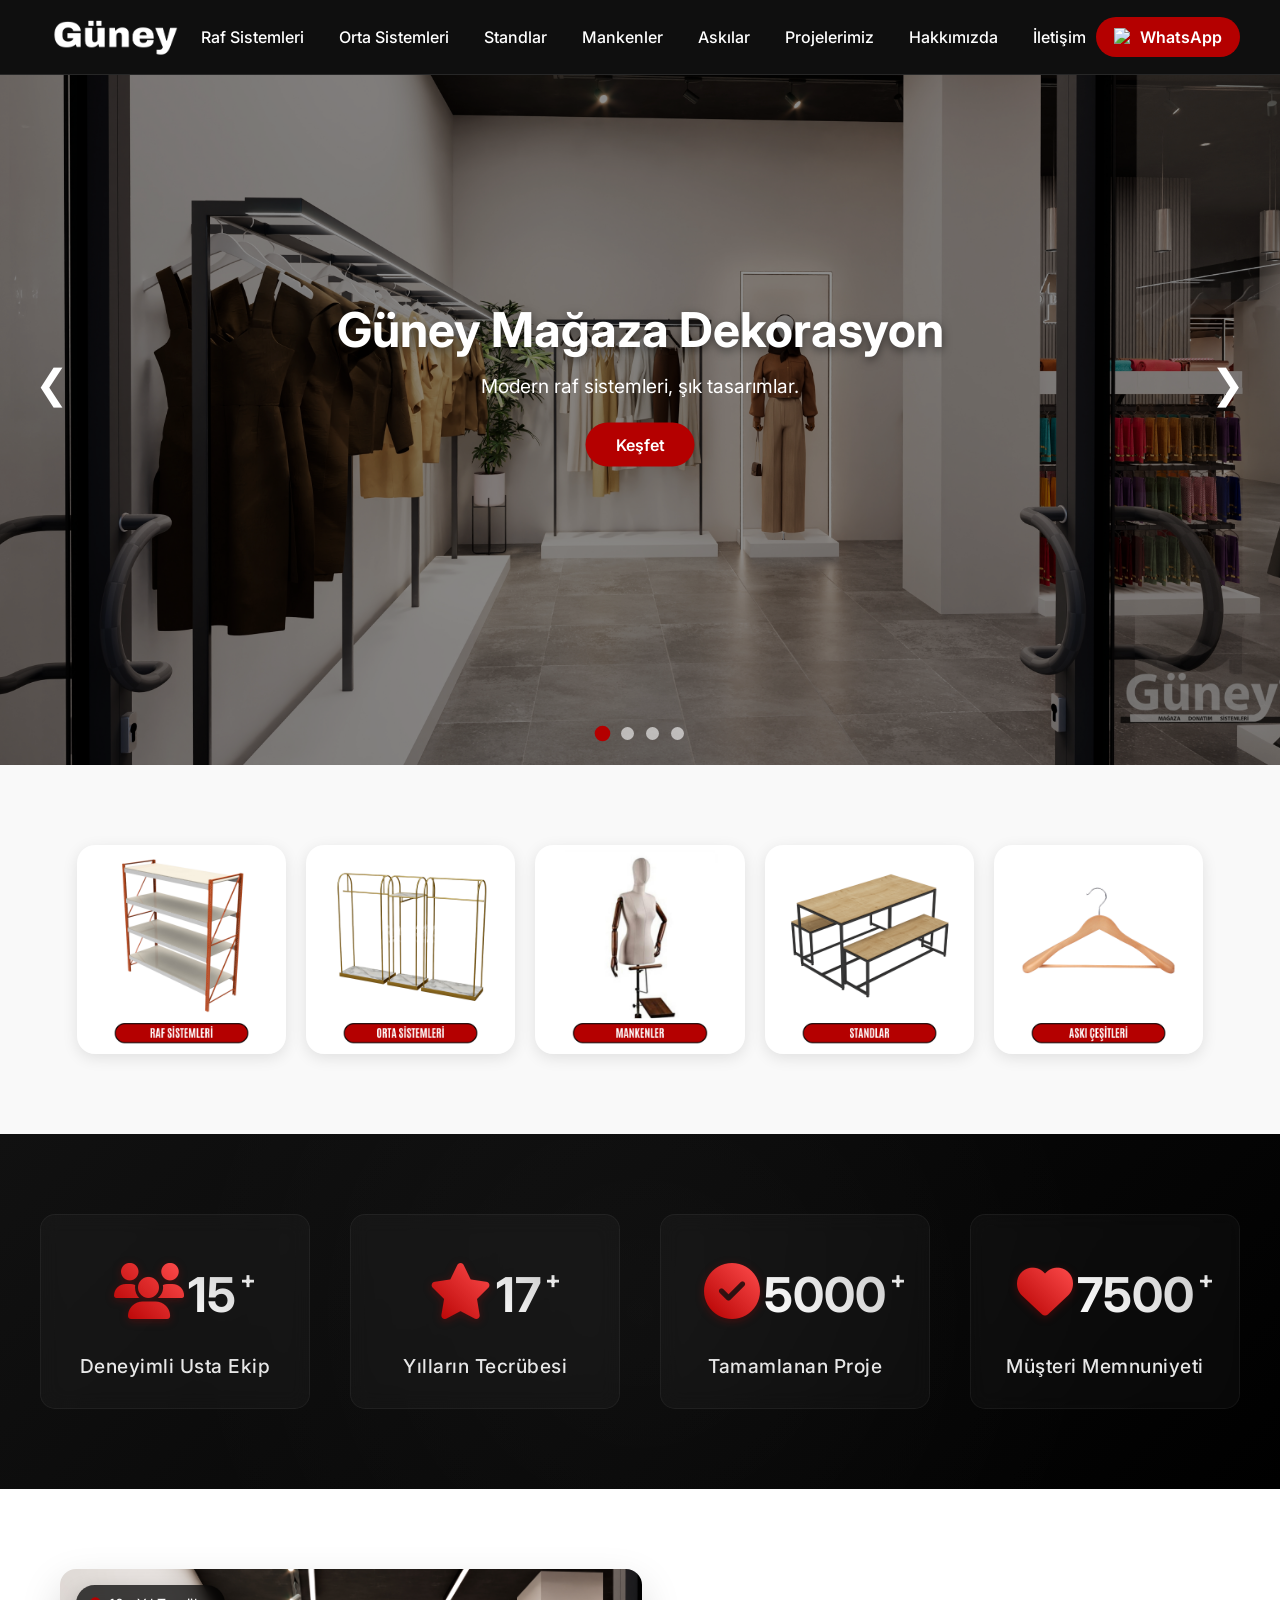
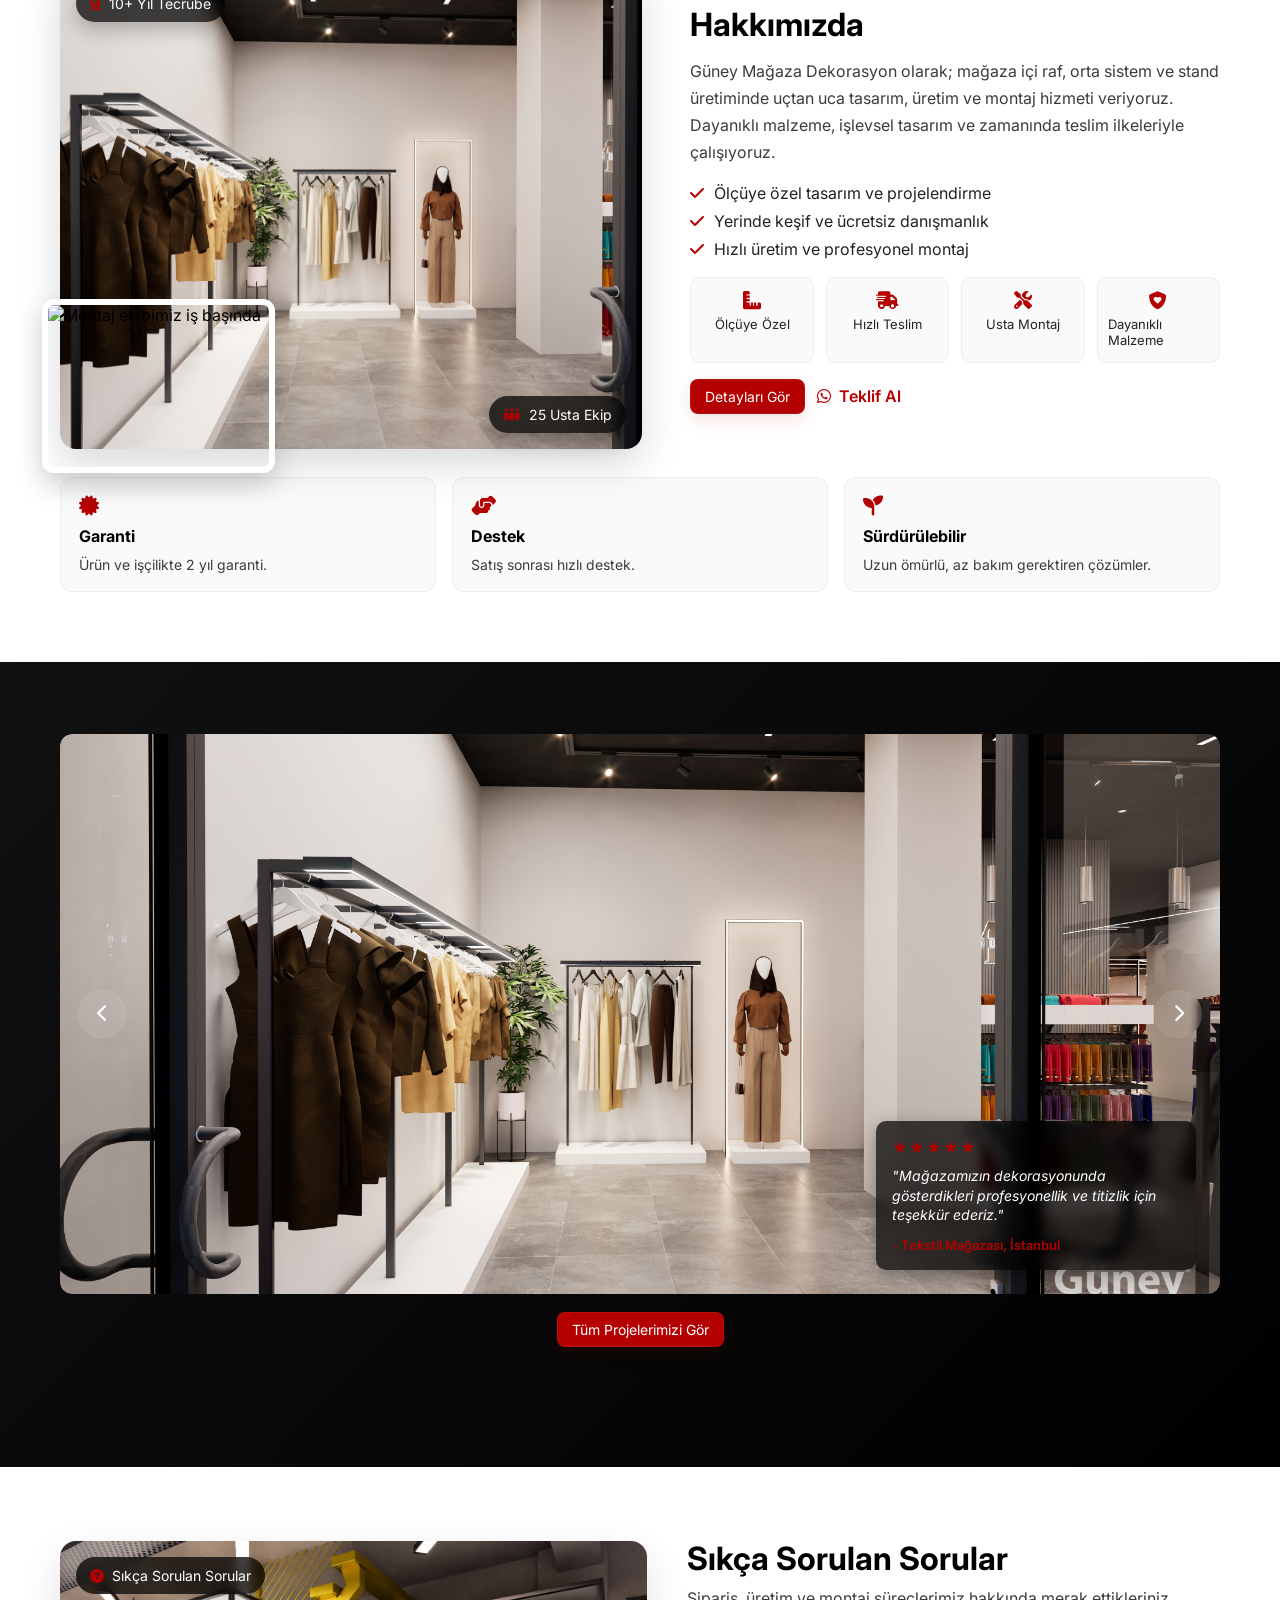
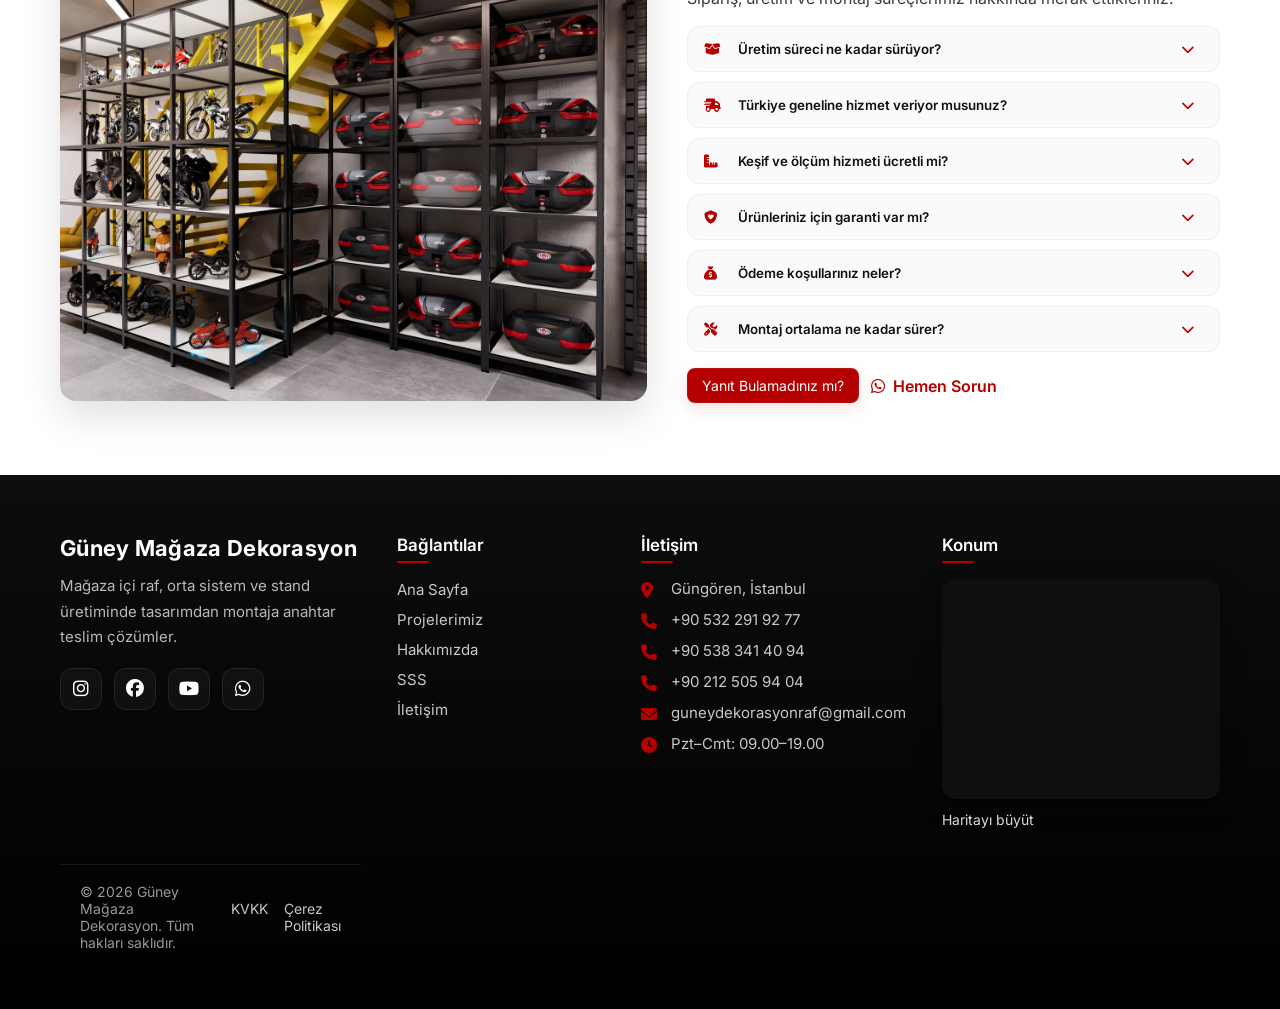
==== index.html @ 155ee107 "İlk yükleme" ====
<!DOCTYPE html>
<html lang="tr">
  <head>
    <meta charset="UTF-8" />
    <meta name="viewport" content="width=device-width, initial-scale=1.0" />
    <title>Güney Mağaza Dekorasyon</title>

    <!-- SEO uyumlu font -->
    <link
      href="https://fonts.googleapis.com/css2?family=Inter:wght@400;500;600&display=swap"
      rel="stylesheet"
    />
    <link rel="stylesheet" href="https://cdnjs.cloudflare.com/ajax/libs/font-awesome/6.4.2/css/all.min.css">
    <link rel="stylesheet" href="https://unpkg.com/leaflet@1.9.4/dist/leaflet.css">

    <link href="assets/css/style.css" rel="stylesheet" />
  </head>

  <body>

    

    <header>
      <div class="logo">
        <a href="index.html">
          <img src="images/logo.png" alt="Güney Mağaza Dekorasyon Logosu" />
        </a>
      </div>

      <nav>
        <a href="rafsistemleri.html">Raf Sistemleri</a>
        <a href="ortasistemleri.html">Orta Sistemleri</a>
        <a href="standlar.html">Standlar</a>

        <div class="dropdown">
          <a href="#">Mankenler</a>
          <div class="dropdown-menu">
            <a href="terzimanken.html">Terzi Mankeni</a>
            <a href="plastikmanken.html">Plastik Manken</a>
            <a href="polyestermanken.html">Polyester Manken</a>
          </div>
        </div>

        <div class="dropdown">
          <a href="#">Askılar</a>
          <div class="dropdown-menu">
            <a href="plastikaskılar.html">Plastik Askı</a>
            <a href="ahsapaskılar.html">Ahşap Askı</a>
          </div>
        </div>

        <a href="projeler.html">Projelerimiz</a>
        <a href="hakkımızda.html">Hakkımızda</a>
        <a href="iletişim.html">İletişim</a>
      </nav>

      <a href="https://wa.me/905322919277" target="_blank" class="whatsapp-btn">
        <img
          src="https://cdn-icons-png.flaticon.com/512/733/733585.png"
          alt="WhatsApp"
        />
        WhatsApp
      </a>

      <button class="menu-toggle" id="menu-toggle">
        <span></span>
        <span></span>
        <span></span>
      </button>
    </header>

    <!-- MOBILE NAV -->
    <div class="mobile-nav" id="mobile-nav">
      <button class="close-btn" id="close-btn">&times;</button>

      <a href="rafsistemleri.html">Raf Sistemleri</a>
      <a href="ortasistemleri.html">Orta Sistemleri</a>
      <a href="standlar.html">Standlar</a>

      <a href="#" id="mankenler-btn"
        >Mankenler <span class="plus-btn" id="plus">+</span></a
      >
      <div class="submenu" id="submenu">
        <a href="terzimanken.html">Terzi Mankeni</a>
        <a href="plastikmanken.html">Plastik Manken</a>
        <a href="polyestermanken.html">Polyester Manken</a>
      </div>

      <a href="askılar.html">Askılar</a>
      <a href="projeler.html">Projelerimiz</a>
      <a href="hakkımızda.html">Hakkımızda</a>
      <a href="iletişim.html">İletişim</a>

      <div class="mobile-whatsapp">
        <button onclick="window.open('https://wa.me/905322919277','_blank')">
          WhatsApp ile İletişime Geç
        </button>
      </div>
    </div>

    

    <section class="hero-slider">
      <div class="slides">
        <div
          class="slide active"
          style="background-image: url('images/slider/1.jpg')"
        >
          <div class="overlay"></div>
          <div class="content">
            <h2>Güney Mağaza Dekorasyon</h2>
            <p>Modern raf sistemleri, şık tasarımlar.</p>
            <a href="#katagoriler" class="btn">Keşfet</a>
          </div>
        </div>

        <div class="slide" style="background-image: url('images/slider/2.jpg')">
          <div class="overlay"></div>
          <div class="content">
            <h2>Mağazanı Baştan Yarat</h2>
            <p>Manken, askı ve raf çözümlerinde profesyonellik.</p>
            <a href="#hizmetler" class="btn">Detaylar</a>
          </div>
        </div>

        <div class="slide" style="background-image: url('images/slider/3.jpg')">
          <div class="overlay"></div>
          <div class="content">
            <h2>Estetik ve Dayanıklılık</h2>
            <p>Her mağaza için özel dekorasyon çözümleri.</p>
            <a href="#iletisim" class="btn">İletişime Geç</a>
          </div>
        </div>

        <div class="slide" style="background-image: url('images/slider/4.jpg')">
          <div class="overlay"></div>
          <div class="content">
            <h2>Görselliği Güçlendir</h2>
            <p>Profesyonel mağaza vitrinleri ve tasarımlar.</p>
            <a href="#blog" class="btn">Blogu Oku</a>
          </div>
        </div>
      </div>

      <!-- Kontroller -->
      <div class="controls">
        <span class="prev">&#10094;</span>
        <span class="next">&#10095;</span>
      </div>

      <!-- Noktalar -->
      <div class="dots"></div>
    </section>

    <section class="categories">
  <a href="rafsistemleri.html" class="category">
    <img src="images/katagoriler/2.png" alt="Raf Çeşitleri" />
    <div class="overlay"><span>Raf Çeşitleri</span></div>
  </a>

  <a href="ortasistemleri.html" class="category">
    <img src="images/katagoriler/5.png" alt="Orta Sistemleri" />
    <div class="overlay"><span>Orta Sistemleri</span></div>
  </a>

  <a href="terzimankenlerikadin.html" class="category">
    <img src="images/katagoriler/1.png" alt="Manken Çeşitleri" />
    <div class="overlay"><span>Manken Çeşitleri</span></div>
  </a>

  <a href="standlar.html" class="category">
    <img src="images/katagoriler/4.png" alt="Stand Çeşitleri" />
    <div class="overlay"><span>Stand Çeşitleri</span></div>
  </a>

  <a href="ahsapaskılar.html" class="category">
    <img src="images/katagoriler/3.png" alt="Askı Çeşitleri" />
    <div class="overlay"><span>Askı Çeşitleri</span></div>
  </a>
</section>


    <section class="stats">
        <div class="stats-container">
            <div class="stat-box">
                <i class="fas fa-users"></i>
                <h3 class="stat-number" data-target="30">0</h3>
                <p class="stat-text">Deneyimli Usta Ekip</p>
            </div>
            
            <div class="stat-box">
                <i class="fas fa-star"></i>
                <h3 class="stat-number" data-target="35">0</h3>
                <p class="stat-text">Yılların Tecrübesi</p>
            </div>
            
            <div class="stat-box">
                <i class="fas fa-check-circle"></i>
                <h3 class="stat-number" data-target="10000">0</h3>
                <p class="stat-text">Tamamlanan Proje</p>
            </div>
            
            <div class="stat-box">
                <i class="fas fa-heart"></i>
                <h3 class="stat-number" data-target="15000">0</h3>
                <p class="stat-text">Müşteri Memnuniyeti</p>
            </div>
        </div>
    </section>

    

<section class="about">
  <div class="about-container">
    <div class="about-media">
      <div class="about-photo main">
        <img src="images/slider/1.jpg" alt="Atölyemizden bir kare" loading="lazy" decoding="async" />
      </div>

      <div class="about-photo small">
        <img src="images/slider/2.jpg" alt="Montaj ekibimiz iş başında" loading="lazy" decoding="async" />
      </div>

      <div class="about-badge badge-top">
        <i class="fas fa-award"></i>
        <span>10+ Yıl Tecrübe</span>
      </div>
      <div class="about-badge badge-bottom">
        <i class="fas fa-people-group"></i>
        <span>25 Usta Ekip</span>
      </div>
    </div>

    <div class="about-content">
      <h2>Hakkımızda</h2>
      <p>
        Güney Mağaza Dekorasyon olarak; mağaza içi raf, orta sistem ve stand üretiminde
        uçtan uca tasarım, üretim ve montaj hizmeti veriyoruz. Dayanıklı malzeme,
        işlevsel tasarım ve zamanında teslim ilkeleriyle çalışıyoruz.
      </p>

      <ul class="about-list">
        <li><i class="fas fa-check"></i> Ölçüye özel tasarım ve projelendirme</li>
        <li><i class="fas fa-check"></i> Yerinde keşif ve ücretsiz danışmanlık</li>
        <li><i class="fas fa-check"></i> Hızlı üretim ve profesyonel montaj</li>
      </ul>

      <div class="about-features">
        <div class="feature">
          <i class="fas fa-ruler-combined"></i>
          <span>Ölçüye Özel</span>
        </div>
        <div class="feature">
          <i class="fas fa-truck-fast"></i>
          <span>Hızlı Teslim</span>
        </div>
        <div class="feature">
          <i class="fas fa-screwdriver-wrench"></i>
          <span>Usta Montaj</span>
        </div>
        <div class="feature">
          <i class="fas fa-shield-heart"></i>
          <span>Dayanıklı Malzeme</span>
        </div>
      </div>

      <div class="about-cta">
        <a href="hakkımızda.html" class="btn-small">Detayları Gör</a>
        <a href="https://wa.me/905322919277" target="_blank" class="btn-link">
          <i class="fab fa-whatsapp"></i> Teklif Al
        </a>
      </div>
    </div>
  </div>

  <div class="about-highlights">
    <div class="highlight">
      <i class="fas fa-certificate"></i>
      <h4>Garanti</h4>
      <p>Ürün ve işçilikte 2 yıl garanti.</p>
    </div>
    <div class="highlight">
      <i class="fas fa-handshake-angle"></i>
      <h4>Destek</h4>
      <p>Satış sonrası hızlı destek.</p>
    </div>
    <div class="highlight">
      <i class="fas fa-seedling"></i>
      <h4>Sürdürülebilir</h4>
      <p>Uzun ömürlü, az bakım gerektiren çözümler.</p>
    </div>
  </div>
</section>

<section class="projects">
  <div class="project-container">
    <div class="project-slider">
      <div class="project-slide">
        <div class="project-image">
          <img src="images/slider/1.jpg" alt="Proje 1" loading="lazy" decoding="async">
          <div class="project-review">
            <div class="review-stars">★★★★★</div>
            <p class="review-text">"Mağazamızın dekorasyonunda gösterdikleri profesyonellik ve titizlik için teşekkür ederiz."</p>
            <span class="review-author">- Tekstil Mağazası, İstanbul</span>
          </div>
        </div>
      </div>

      <div class="project-slide">
        <div class="project-image">
          <img src="images/slider/2.jpg" alt="Proje 2" loading="lazy" decoding="async">
          <div class="project-review">
            <div class="review-stars">★★★★★</div>
            <p class="review-text">"Zamanında ve titizlikle teslim ettiler. Raf sistemleri çok kullanışlı."</p>
            <span class="review-author">- Ayakkabı Mağazası, Ankara</span>
          </div>
        </div>
      </div>

      <div class="project-slide">
        <div class="project-image">
          <img src="images/slider/3.jpg" alt="Proje 3" loading="lazy" decoding="async">
          <div class="project-review">
            <div class="review-stars">★★★★★</div>
            <p class="review-text">"Vitrin tasarımı satışlarımızı olumlu etkiledi. Teşekkürler."</p>
            <span class="review-author">- Butik, İzmir</span>
          </div>
        </div>
      </div>

      <div class="project-slide">
        <div class="project-image">
          <img src="images/slider/4.jpg" alt="Proje 4" loading="lazy" decoding="async">
          <div class="project-review">
            <div class="review-stars">★★★★★</div>
            <p class="review-text">"Montaj ekibi çok düzenli çalıştı, sonuç mükemmel."</p>
            <span class="review-author">- Market, Bursa</span>
          </div>
        </div>
      </div>

    <button class="project-nav prev" aria-label="Önceki proje">
      <i class="fas fa-chevron-left"></i>
    </button>
    <button class="project-nav next" aria-label="Sonraki proje">
      <i class="fas fa-chevron-right"></i>
    </button>
  </div>

  <div class="projects-cta">
  <a href="projeler.html" class="btn-small" aria-label="Tüm projelerimizi gör">Tüm Projelerimizi Gör</a>
</div>

</section>

<section class="faq" id="sss">
  <div class="faq-container">
    <div class="faq-media">
      <img src="images/slider/6.jpg" alt="Üretim ve montaj sürecimiz" loading="lazy" decoding="async" />
      <div class="faq-badge">
        <i class="fas fa-circle-question"></i>
        <span>Sıkça Sorulan Sorular</span>
      </div>
    </div>

    <div class="faq-content">
      <h2>Sıkça Sorulan Sorular</h2>
      <p class="faq-intro">Sipariş, üretim ve montaj süreçlerimiz hakkında merak ettikleriniz.</p>

      <div class="faq-list">
        <div class="faq-item">
          <button class="faq-question" aria-expanded="false" aria-controls="faq-1" id="faq-q-1">
            <i class="fas fa-box-open"></i>
            Üretim süreci ne kadar sürüyor?
            <span class="chevron" aria-hidden="true"><i class="fas fa-chevron-down"></i></span>
          </button>
          <div class="faq-answer" id="faq-1" role="region" aria-labelledby="faq-q-1">
            <p>Keşif ve onay sonrası ortalama 7–15 gün içinde üretimi tamamlayıp montaja başlıyoruz. Proje kapsamına göre süre değişebilir.</p>
          </div>
        </div>

        <div class="faq-item">
          <button class="faq-question" aria-expanded="false" aria-controls="faq-2" id="faq-q-2">
            <i class="fas fa-truck-fast"></i>
            Türkiye geneline hizmet veriyor musunuz?
            <span class="chevron" aria-hidden="true"><i class="fas fa-chevron-down"></i></span>
          </button>
          <div class="faq-answer" id="faq-2" role="region" aria-labelledby="faq-q-2">
            <p>Evet. Lojistik ve montaj ekibimizle Türkiye’nin her iline kurulum yapıyoruz.</p>
          </div>
        </div>

        <div class="faq-item">
          <button class="faq-question" aria-expanded="false" aria-controls="faq-3" id="faq-q-3">
            <i class="fas fa-ruler-combined"></i>
            Keşif ve ölçüm hizmeti ücretli mi?
            <span class="chevron" aria-hidden="true"><i class="fas fa-chevron-down"></i></span>
          </button>
          <div class="faq-answer" id="faq-3" role="region" aria-labelledby="faq-q-3">
            <p>Merkez bölgelerde keşif ücretsizdir. Uzak lokasyonlar için yol maliyeti talep edilebilir.</p>
          </div>
        </div>

        <div class="faq-item">
          <button class="faq-question" aria-expanded="false" aria-controls="faq-4" id="faq-q-4">
            <i class="fas fa-shield-heart"></i>
            Ürünleriniz için garanti var mı?
            <span class="chevron" aria-hidden="true"><i class="fas fa-chevron-down"></i></span>
          </button>
          <div class="faq-answer" id="faq-4" role="region" aria-labelledby="faq-q-4">
            <p>Ürün ve işçilikte 2 yıl garanti sunuyoruz. Montaj sonrası destek ekibimiz her zaman yanınızda.</p>
          </div>
        </div>

        <div class="faq-item">
          <button class="faq-question" aria-expanded="false" aria-controls="faq-5" id="faq-q-5">
            <i class="fas fa-sack-dollar"></i>
            Ödeme koşullarınız neler?
            <span class="chevron" aria-hidden="true"><i class="fas fa-chevron-down"></i></span>
          </button>
          <div class="faq-answer" id="faq-5" role="region" aria-labelledby="faq-q-5">
            <p>Onayla birlikte kapora, üretim sonrası bakiye ve teslimde son ödeme şeklinde çalışıyoruz. Projeye göre esneklik sağlayabiliriz.</p>
          </div>
        </div>

        <div class="faq-item">
          <button class="faq-question" aria-expanded="false" aria-controls="faq-6" id="faq-q-6">
            <i class="fas fa-screwdriver-wrench"></i>
            Montaj ortalama ne kadar sürer?
            <span class="chevron" aria-hidden="true"><i class="fas fa-chevron-down"></i></span>
          </button>
          <div class="faq-answer" id="faq-6" role="region" aria-labelledby="faq-q-6">
            <p>Proje büyüklüğüne göre 1–3 gün arasında tamamlanır. Mağaza operasyonunuzu aksatmadan planlarız.</p>
          </div>
        </div>
      </div>

      <div class="faq-cta">
        <a href="iletisim.html" class="btn-small">Yanıt Bulamadınız mı?</a>
        <a href="https://wa.me/905322919277" class="btn-link" target="_blank">
          <i class="fab fa-whatsapp"></i> Hemen Sorun
        </a>
      </div>
    </div>
  </div>
</section>

<!-- FOOTER -->
 <footer class="site-footer">
      <div class="footer-container">
        <div class="footer-col brand">
          <h3 class="footer-logo">Güney Mağaza Dekorasyon</h3>
          <p>Mağaza içi raf, orta sistem ve stand üretiminde tasarımdan montaja anahtar teslim çözümler.</p>

          <div class="social">
            <a href="https://instagram.com/" target="_blank" aria-label="Instagram"><i class="fab fa-instagram"></i></a>
            <a href="https://facebook.com/" target="_blank" aria-label="Facebook"><i class="fab fa-facebook"></i></a>
            <a href="https://www.youtube.com/" target="_blank" aria-label="YouTube"><i class="fab fa-youtube"></i></a>
            <a href="https://wa.me/905322919277" target="_blank" aria-label="WhatsApp"><i class="fab fa-whatsapp"></i></a>
          </div>
        </div>

        <div class="footer-col links">
          <h4>Bağlantılar</h4>
          <ul>
            <li><a href="index.html">Ana Sayfa</a></li>
            <li><a href="projeler.html">Projelerimiz</a></li>
            <li><a href="hakkımızda.html">Hakkımızda</a></li>
            <li><a href="index.html#sss">SSS</a></li>
            <li><a href="iletişim.html">İletişim</a></li>
          </ul>
        </div>

        <div class="footer-col contact">
          <h4>İletişim</h4>
          <ul>
            <li><i class="fas fa-location-dot"></i><span>Güngören, İstanbul</span></li>
            <li><i class="fas fa-phone"></i><a href="tel:+905322919277">+90 532 291 92 77</a></li>
            <li><i class="fas fa-phone"></i><a href="tel:+905383414094">+90 538 341 40 94</a></li>
            <li><i class="fas fa-phone"></i><a href="tel:+902125059404">+90 212 505 94 04</a></li>
            <li><i class="fas fa-envelope"></i><a href="mailto:guneydekorasyonraf@gmail.com">guneydekorasyonraf@gmail.com</a></li>
            <li><i class="fas fa-clock"></i><span>Pzt–Cmt: 09.00–19.00</span></li>
          </ul>
        </div>

        <div class="footer-col map">
          <h4>Konum</h4>
          <iframe
            class="footer-map-embed"
            src="https://www.google.com/maps/embed?pb=!1m18!1m12!1m3!1d3063.963263598091!2d32.84111887559662!3d39.920770171537874!2m3!1f0!2f0!3f0!3m2!1i1024!2i768!4f13.1!3m3!1m2!1s0x14cabb58c19c1a65%3A0x70869acda501e91!2sAnkara!5e0!3m2!1str!2str!4v1738943230000!5m2!1str!2str"
            loading="lazy"
            referrerpolicy="no-referrer-when-downgrade"
            allowfullscreen
            aria-label="Harita">
          </iframe>
          <a class="map-link" href="https://www.google.com/maps?hl=tr&gl=tr&um=1&ie=UTF-8&fb=1&sa=X&ftid=0x14cabb58c19c1a65:0x70869acda501e91" target="_blank" rel="noopener">Haritayı büyüt</a>
        </div>

      <div class="footer-bottom">
        <span>© <span id="year"></span> Güney Mağaza Dekorasyon. Tüm hakları saklıdır.</span>
        <div class="mini-links">
          <a href="#">KVKK</a>
          <a href="#">Çerez Politikası</a>
        </div>
      </div>
    </footer>

<script src="assets/js/script.js"></script>
</body>
</html>
---- assets/css/style.css ----
:root {
  --primary: #b40000;
  --bg-dark: #0f0f0f;
  --bg-light: #1b1b1b;
  --text: #ffffff;
  --transition: all 0.3s ease;
  --header-height: 75px;
}

* {
  margin: 0;
  padding: 0;
  box-sizing: border-box;
  font-family: "Inter", sans-serif;
}

body {
  background: #f8f8f8;
}

/* HEADER */
header {
  width: 100%;
  height: var(--header-height);
  background: var(--bg-dark);
  color: var(--text);
  display: flex;
  align-items: center;
  justify-content: space-between;
  padding: 0 40px;
  position: fixed;
  top: 0;
  left: 0;
  z-index: 1000;
  border-bottom: 1px solid rgba(255, 255, 255, 0.1);
}

.logo {
  display: flex;
  align-items: center;
}

.logo img {
  height: 60px; /* Sabit yükseklik — header yüksekliğiyle orantılı */
  width: auto; /* Genişlik oranı korur */
  object-fit: contain; /* Görsel taşmadan oturur */
  transition: transform 0.3s ease;
}

.logo img:hover {
  transform: scale(1.05); /* Hafif büyüme efekti */
}

@media (max-width: 768px) {
  .logo img {
    height: 50px; /* Mobilde biraz daha küçük */
  }
}

/* NAV */
nav {
  display: flex;
  align-items: center;
  gap: 35px;
}

nav a {
  color: var(--text);
  text-decoration: none;
  font-weight: 500;
  position: relative;
  transition: var(--transition);
}

nav a:hover {
  color: var(--primary);
}

/* --- DROPDOWN --- */
.dropdown {
  position: relative;
}

.dropdown-menu {
  position: absolute;
  top: 225%;
  left: 0;
  background: var(--bg-light);
  border-radius: 0px;
  min-width: 200px;
  box-shadow: 0 5px 15px rgba(0, 0, 0, 0.3);
  overflow: hidden;
  opacity: 0;
  visibility: hidden;
  transform: translateY(10px);
  transition: var(--transition);
}

.dropdown:hover .dropdown-menu {
  opacity: 1;
  visibility: visible;
  transform: translateY(0);
}

.dropdown-menu a {
  display: block;
  padding: 12px 18px;
  color: #fff;
  border-bottom: 1px solid rgba(255, 255, 255, 0.05);
  transition: var(--transition);
}

.dropdown-menu a:hover {
  background: rgba(255, 255, 255, 0.1);
  color: var(--primary);
}

.dropdown-menu a:last-child {
  border-bottom: none;
}

/* --- WHATSAPP BUTON --- */
.whatsapp-btn {
  display: flex;
  align-items: center;
  gap: 8px;
  background: var(--primary);
  color: #fff;
  padding: 10px 18px;
  border-radius: 30px;
  font-weight: 600;
  text-decoration: none;
  transition: var(--transition);
}

.whatsapp-btn img {
  width: 18px;
  height: 18px;
}

.whatsapp-btn:hover {
  background: #700000;
  transform: scale(1.03);
}

/* --- HAMBURGER --- */
.menu-toggle {
  display: none;
  flex-direction: column;
  gap: 5px;
  cursor: pointer;
  background: none;
  border: none;
  z-index: 1100;
}

.menu-toggle span {
  width: 26px;
  height: 3px;
  background: #fff;
  border-radius: 2px;
  transition: var(--transition);
}

/* --- MOBILE NAV --- */
.mobile-nav {
  position: fixed;
  top: 0;
  left: 0;
  width: 100%;
  height: 100vh;
  background: var(--bg-dark);
  display: flex;
  flex-direction: column;
  align-items: center;
  justify-content: flex-start;
  transform: translateY(-100%);
  transition: var(--transition);
  z-index: 1000;
  padding-top: 100px;
}

.mobile-nav.active {
  transform: translateY(0);
}

.close-btn {
  position: absolute;
  top: 20px;
  right: 25px;
  font-size: 2rem;
  color: #fff;
  background: none;
  border: none;
  cursor: pointer;
}

.mobile-nav a {
  color: #fff;
  font-size: 1.2rem;
  text-decoration: none;
  font-weight: 500;
  width: 80%;
  text-align: left;
  padding: 15px 0;
  border-bottom: 1px solid rgba(255, 255, 255, 0.1);
  display: flex;
  justify-content: space-between;
  align-items: center;
}

.mobile-nav .submenu {
  display: none;
  flex-direction: column;
  width: 75%;
  margin-left: 20px;
  border-left: 2px solid rgba(255, 255, 255, 0.1);
}

.mobile-nav .submenu a {
  font-size: 1rem;
  padding: 10px 0;
  border: none;
}

.mobile-nav .submenu.active {
  display: flex;
}

.plus-btn {
  font-size: 1.5rem;
  cursor: pointer;
  user-select: none;
  transition: var(--transition);
}

.plus-btn.rotate {
  transform: rotate(45deg);
  color: var(--primary);
}

.mobile-whatsapp {
  margin-top: 40px;
  background-color: var(--primary);
  color: #fff;
  padding: 6px 14px;
  border-radius: 30px;
  text-decoration: none;
  font-weight: 600;
  display: flex;
  align-items: center;
  gap: 6px;
  transition: var(--transition);
}

.mobile-whatsapp img {
  width: 20px;
  height: 20px;
}

.mobile-whatsapp:hover {
  background: #700000;
}

.mobile-whatsapp {
  margin-top: 40px;
  display: flex;
  justify-content: center;
  width: 80%;
}

.mobile-whatsapp button {
  background: var(--accent);
  color: #fff;
  border: none;
  padding: 14px 24px;
  border-radius: 30px;
  font-weight: 600;
  cursor: pointer;
  width: 90%;
  transition: background 0.3s;
}

.mobile-whatsapp button:hover {
  background: #700000;
}

/* --- RESPONSIVE --- */
@media (max-width: 992px) {
  nav,
  .whatsapp-btn {
    display: none;
  }

  .menu-toggle {
    display: flex;
  }

  .logo {
    margin: 0 auto;
  }
}

.hero-slider {
  position: relative;
  width: 100%;
  height: 85vh;
  overflow: hidden;
}

.slides {
  position: relative;
  width: 100%;
  height: 100%;
}

.slide {
  position: absolute;
  top: 0;
  left: 0;
  width: 100%;
  height: 100%;
  background-position: center center;
  background-repeat: no-repeat;
  background-size: cover; /* görsel kırpma azalsın */
  opacity: 0;
  transform: scale(1.05);
  transition: opacity 1s ease, transform 3s ease;
}

.slide.active {
  opacity: 1;
  transform: scale(1);
  z-index: 2;
}

/* Arka plan karartması */
.overlay {
  position: absolute;
  top: 0;
  left: 0;
  width: 100%;
  height: 100%;
  background: rgba(0, 0, 0, 0.45);
  z-index: 1;
}

/* İçerik */
.content {
  position: absolute;
  top: 50%;
  left: 50%;
  transform: translate(-50%, -50%);
  text-align: center;
  z-index: 2;
  color: #fff;
  opacity: 0;
  animation: fadeUp 1.2s ease forwards;
}

.slide.active .content {
  opacity: 1;
}

.content h2 {
  font-size: 3rem;
  font-weight: 700;
  text-shadow: 0 3px 10px rgba(0, 0, 0, 0.5);
  margin-bottom: 15px;
}

.content p {
  font-size: 1.2rem;
  margin-bottom: 25px;
}

.btn {
  display: inline-block;
  background: #b40000;
  color: #ffffff;
  padding: 12px 30px;
  border-radius: 30px;
  font-weight: 600;
  text-decoration: none;
  transition: 0.3s;
}

.btn:hover {
  background: #fff;
  color: #000;
}

@keyframes fadeUp {
  from {
    opacity: 0;
    transform: translate(-50%, -30%);
  }
  to {
    opacity: 1;
    transform: translate(-50%, -50%);
  }
}

/* Kontroller */
.controls span {
  position: absolute;
  top: 50%;
  transform: translateY(-50%);
  font-size: 40px;
  color: #fff;
  cursor: pointer;
  padding: 10px;
  transition: 0.3s;
  z-index: 10;
}

.controls .prev {
  left: 25px;
}
.controls .next {
  right: 25px;
}

.controls span:hover {
  color: #b40000;
}

/* Noktalar */
.dots {
  position: absolute;
  bottom: 25px;
  left: 50%;
  transform: translateX(-50%);
  display: flex;
  gap: 12px;
  z-index: 5;
}

.dots span {
  width: 13px;
  height: 13px;
  border-radius: 50%;
  background: rgba(255, 255, 255, 0.6);
  cursor: pointer;
  transition: 0.3s;
}

.dots span.active {
  background: #b40000;
  transform: scale(1.2);
}

/* Mobil uyum */
@media (max-width: 768px) {
  .hero-slider {
    height: 70vh;
  }
  .content h2 {
    font-size: 2rem;
  }
  .content p {
    font-size: 1rem;
  }
  .btn {
    padding: 10px 22px;
  }
}

.categories {
  display: grid;
  grid-template-columns: repeat(5, 1fr);
  gap: 20px;
  padding: 80px 6%;
  background: #f9f9f9;
}

.category {
  position: relative;
  overflow: hidden;
  border-radius: 18px;
  cursor: pointer;
  aspect-ratio: 1 / 1;
  box-shadow: 0 4px 15px rgba(0, 0, 0, 0.1);
  transition: transform 0.4s ease;
}

.category:hover {
  transform: translateY(-5px);
}

.category img {
  width: 100%;
  height: 100%;
  object-fit: cover;
  transition: 0.6s ease;
  border-radius: 18px;
}

.category:hover img {
  transform: scale(1.1);
  filter: blur(2px) brightness(0.6);
}

.category .overlay {
  position: absolute;
  top: 0;
  left: 0;
  width: 100%;
  height: 100%;
  display: flex;
  align-items: center;
  justify-content: center;
  background: rgba(0, 0, 0, 0.25);
  opacity: 0;
  transition: 0.4s ease;
  border-radius: 18px;
}

.category:hover .overlay {
  opacity: 1;
}

.category .overlay span {
  color: #fff;
  font-size: 1.3rem;
  font-weight: 600;
  letter-spacing: 1px;
  text-transform: uppercase;
  background: rgba(255, 255, 255, 0.1);
  padding: 8px 16px;
  border-radius: 8px;
  backdrop-filter: blur(4px);
}

/* RESPONSIVE */
@media (max-width: 1100px) {
  .categories {
    grid-template-columns: repeat(3, 1fr);
  }
}

@media (max-width: 700px) {
  .categories {
    grid-template-columns: repeat(2, 1fr);
    padding: 50px 5%;
  }

  .category .overlay span {
    font-size: 1rem;
  }
}

@media (max-width: 480px) {
  .categories {
    grid-template-columns: 1fr 1fr;
    gap: 12px;
  }

  .category {
    border-radius: 12px;
  }
}

.stats {
    background: linear-gradient(135deg, #111111, #000000);
    padding: 80px 20px;
    color: white;
    position: relative;
    overflow: hidden;
}

.stats::before {
    content: '';
    position: absolute;
    top: 0;
    left: 0;
    width: 100%;
    height: 100%;
    background: radial-gradient(circle at center, rgba(255,255,255,0.03) 0%, transparent 70%);
}

.stats-container {
    max-width: 1200px;
    margin: 0 auto;
    display: grid;
    grid-template-columns: repeat(4, 1fr);
    gap: 40px;
    position: relative;
    z-index: 2;
}

.stat-box {
    text-align: center;
    padding: 30px 20px;
    background: rgba(255, 255, 255, 0.03);
    border-radius: 15px;
    backdrop-filter: blur(10px);
    border: 1px solid rgba(255, 255, 255, 0.05);
    transition: all 0.4s cubic-bezier(0.175, 0.885, 0.32, 1.275);
}

.stat-box:hover {
    transform: translateY(-15px);
    background: rgba(255, 255, 255, 0.05);
    box-shadow: 0 15px 30px rgba(0, 0, 0, 0.3);
}

.stat-box i {
    font-size: 3.5rem;
    margin-bottom: 25px;
    background: linear-gradient(45deg, #b40000, #ff4d4d);
    -webkit-background-clip: text;
    -webkit-text-fill-color: transparent;
    transition: all 0.4s ease;
    filter: drop-shadow(0 2px 4px rgba(180, 0, 0, 0.3));
}

.stat-box:hover i {
    transform: scale(1.15) rotate(-5deg);
    filter: drop-shadow(0 4px 8px rgba(180, 0, 0, 0.5));
}

.stat-number {
    font-size: 3rem;
    font-weight: 700;
    margin: 20px 0;
    background: linear-gradient(45deg, #ffffff, #cccccc);
    -webkit-background-clip: text;
    -webkit-text-fill-color: transparent;
    position: relative;
    display: inline-block;
}

.stat-number::after {
    content: '+';
    font-size: 1.5rem;
    position: absolute;
    top: 0;
    right: -20px;
    background: linear-gradient(45deg, #ffffff, #cccccc);
    -webkit-background-clip: text;
    -webkit-text-fill-color: transparent;
}

.stat-text {
    font-size: 1.2rem;
    color: #fff;
    opacity: 0.9;
    font-weight: 500;
    letter-spacing: 0.5px;
    margin-top: 10px;
}

@keyframes fadeInUp {
    from {
        opacity: 0;
        transform: translateY(30px);
    }
    to {
        opacity: 1;
        transform: translateY(0);
    }
}

.stat-box {
    animation: fadeInUp 0.6s ease forwards;
    opacity: 0;
}

.stat-box:nth-child(1) { animation-delay: 0.1s; }
.stat-box:nth-child(2) { animation-delay: 0.3s; }
.stat-box:nth-child(3) { animation-delay: 0.5s; }
.stat-box:nth-child(4) { animation-delay: 0.7s; }

/* Mobil Uyumluluk */
@media (max-width: 992px) {
    .stats-container {
        grid-template-columns: repeat(2, 1fr);
        gap: 25px;
    }
    
    .stat-box {
        padding: 25px 15px;
    }
    
    .stat-number {
        font-size: 2.5rem;
    }
    
    .stat-text {
        font-size: 1.1rem;
    }
}

@media (max-width: 576px) {
    .stats-container {
        grid-template-columns: 1fr;
        max-width: 320px;
    }
    
    .stats {
        padding: 60px 15px;
    }
    
    .stat-box {
        padding: 20px 15px;
    }
}

.projects {
  padding: 72px 0;
  background: linear-gradient(135deg, #111111, #000000);
  position: relative;
  overflow: hidden;
}

.project-container {
  max-width: 1200px;
  margin: 0 auto;
  position: relative;
  padding: 0 20px;
}

/* Slider viewport: sabit yükseklik, responsive ile değişir */
.project-slider {
  position: relative;
  overflow: hidden;
  border-radius: 12px;
  width: 100%;
  height: 560px;
  background: #111;
}

/* Her slide üst üste biner */
.project-slide {
  position: absolute;
  inset: 0;
  width: 100%;
  height: 100%;
  opacity: 0;
  transform: translateX(20px) scale(0.99);
  transition: opacity 0.6s cubic-bezier(.2,.9,.2,1), transform 0.6s cubic-bezier(.2,.9,.2,1);
  pointer-events: none;
  display: flex;
  align-items: stretch;
  justify-content: center;
}

/* Aktif slide görünür */
.project-slide.active {
  opacity: 1;
  transform: translateX(0) scale(1);
  pointer-events: auto;
  z-index: 2;
}

/* Görsel konteyneri */
.project-image {
  width: 100%;
  height: 100%;
  position: relative;
  overflow: hidden;
  border-radius: 12px;
}

/* Resimler tam kapla, display:block ile alt boşluk sorununu çözer */
.project-image img {
  width: 100%;
  height: 100%;
  object-fit: cover;
  display: block;
  transition: transform 0.6s ease;
}

/* Hover veya aktif slide içindeki hafif zoom */
.project-slide.active .project-image img:hover {
  transform: scale(1.03);
}

/* Yorum kutusu — görselin küçük kısmında görünür */
.project-review {
  position: absolute;
  bottom: 24px;
  right: 24px;
  width: 320px;
  max-width: calc(40% - 24px);
  background: rgba(0,0,0,0.72);
  color: #fff;
  padding: 16px;
  border-radius: 10px;
  backdrop-filter: blur(6px);
  transform: translateY(12px);
  opacity: 0;
  transition: transform 0.45s cubic-bezier(.2,.9,.2,1), opacity 0.45s;
  font-size: 14px;
  box-shadow: 0 6px 18px rgba(0,0,0,0.35);
  line-height: 1.4;
}

/* Aktif slide olduğunda yorum kutusu görünür */
.project-slide.active .project-review {
  transform: translateY(0);
  opacity: 1;
}

/* Yorum içeriği */
.review-stars {
  color: var(--primary);
  font-size: 15px;
  margin-bottom: 8px;
  letter-spacing: 1px;
}
.review-text {
  color: #fff;
  margin-bottom: 10px;
  font-style: italic;
  font-size: 14px;
}
.review-author {
  color: var(--primary);
  font-weight: 600;
  font-size: 13px;
}

/* Navigasyon butonları */
.project-nav {
  position: absolute;
  top: 50%;
  transform: translateY(-50%);
  width: 48px;
  height: 48px;
  border-radius: 50%;
  background: rgba(255,255,255,0.08);
  border: 1px solid rgba(255,255,255,0.06);
  color: #fff;
  cursor: pointer;
  display: flex;
  align-items: center;
  justify-content: center;
  z-index: 6;
  transition: background 0.25s ease, transform 0.15s ease;
  backdrop-filter: blur(4px);
}
.project-nav:hover { background: var(--primary); transform: translateY(-50%) scale(1.03); }
.project-nav.prev { left: 18px; }
.project-nav.next { right: 18px; }
.project-nav i { font-size: 18px; color: #fff; }

/* MOBILE: aktif slide görünür kalsın, yorum kutusu görselin ALTINDA yer alsın */
@media (max-width: 576px) {
  /* slider yüksekliği içeriğe göre */
  .project-slider {
    height: auto;
    padding-bottom: 8px;
  }

  /* tüm slide'lar içinde absolute yerine relative olacak şekilde yönetiliyor,
     ama sadece .active olan gösterilecek (diğerleri gizli) */
  .project-slide {
    position: relative;
    display: none;        /* diğer slide'lar gizli kalsın */
    width: 100%;
    height: auto;
    opacity: 1;
    transform: none;
    pointer-events: auto;
    margin-bottom: 12px;
  }

  /* aktif slide blok akışında görünsün */
  .project-slide.active {
    display: block;
  }

  /* resim doğal yüksekliğinde, slider içinde tam genişlik */
  .project-image {
    width: 100%;
    height: auto;
    border-radius: 12px;
    overflow: hidden;
  }

  .project-image img {
    width: 100%;
    height: auto;
    object-fit: cover;
    display: block;
    transition: transform 0.4s ease;
  }

  /* yorum kutusunu artık overlay değil, akış içinde alt kısımda göster */
  .project-review {
    position: relative;
    bottom: auto;
    right: auto;
    left: auto;
    transform: none;
    opacity: 1;
    width: calc(100% - 32px);
    max-width: none;
    margin: 12px 16px 0;
    background: rgba(0,0,0,0.82);
    box-shadow: none;
    padding: 14px;
    border-radius: 10px;
  }

  .review-text { font-size: 14px; line-height: 1.5; }
  .review-author { display: block; margin-top: 8px; font-size: 13px; }

  /* küçük buton ayarları */
  .project-nav { width: 40px; height: 40px; }
}

/* Küçük "Tüm Projelerimizi Gör" butonu */
.projects-cta {
  max-width: 1200px;
  margin: 18px auto 48px;
  padding: 0 20px;
  display: flex;
  justify-content: center;
}

.btn-small {
  display: inline-block;
  padding: 8px 14px;
  font-size: 14px;
  color: #fff;
  background: var(--primary, #b40000);
  border-radius: 8px;
  text-decoration: none;
  box-shadow: 0 6px 18px rgba(180,0,0,0.12);
  transition: transform .12s ease, box-shadow .12s ease, opacity .12s;
  border: 1px solid rgba(255,255,255,0.06);
}

.btn-small:hover,
.btn-small:focus {
  transform: translateY(-2px);
  box-shadow: 0 10px 24px rgba(180,0,0,0.16);
  opacity: 0.98;
}

/* Mobilde biraz daha küçük */
@media (max-width: 576px) {
  .projects-cta { margin: 12px auto 28px; }
  .btn-small { padding: 7px 12px; font-size: 13px; border-radius: 7px; }
}

/* ===== Hakkımızda ===== */
.about {
  background: #fff;
  padding: 80px 0 70px;
}

.about-container {
  max-width: 1200px;
  margin: 0 auto;
  padding: 0 20px;
  display: grid;
  grid-template-columns: 1.1fr 1fr;
  gap: 48px;
  align-items: center;
}

.about-media { position: relative; }

.about-photo.main img {
  width: 100%;
  height: 480px;
  object-fit: cover;
  display: block;
  border-radius: 16px;
  box-shadow: 0 16px 40px rgba(0,0,0,0.15);
}

.about-photo.small {
  position: absolute;
  left: -18px;
  bottom: -24px;
  width: 40%;
  aspect-ratio: 4/3;
  border-radius: 12px;
  overflow: hidden;
  box-shadow: 0 12px 28px rgba(0,0,0,0.18);
  border: 6px solid #fff;
}
.about-photo.small img {
  width: 100%; height: 100%; object-fit: cover; display: block;
}

.about-badge {
  position: absolute;
  display: inline-flex;
  align-items: center;
  gap: 8px;
  background: rgba(0,0,0,0.74);
  color: #fff;
  padding: 10px 14px;
  border-radius: 999px;
  backdrop-filter: blur(6px);
  font-size: 14px;
  box-shadow: 0 8px 20px rgba(0,0,0,0.25);
}
.about-badge i { color: var(--primary, #b40000); }
.badge-top { top: 16px; left: 16px; }
.badge-bottom { right: 16px; bottom: 16px; }

.about-content h2 {
  font-size: 32px;
  margin: 0 0 14px;
}
.about-content p {
  color: #3c3c3c;
  line-height: 1.7;
  margin-bottom: 16px;
}

.about-list { list-style: none; padding: 0; margin: 0 0 18px; }
.about-list li {
  display: flex; align-items: center; gap: 10px;
  margin-bottom: 8px; color: #222;
}
.about-list i { color: var(--primary, #b40000); }

.about-features {
  display: grid;
  grid-template-columns: repeat(4, minmax(0,1fr));
  gap: 12px;
  margin: 18px 0 8px;
}
.feature {
  display: flex; flex-direction: column; align-items: center; gap: 6px;
  padding: 14px 10px;
  border: 1px solid #eee;
  border-radius: 10px;
  background: #fafafa;
  transition: transform .15s ease, background .15s ease;
}
.feature i { color: var(--primary, #b40000); font-size: 18px; }
.feature span { font-size: 13px; color: #222; }
.feature:hover { transform: translateY(-2px); background: #fff; }

.about-cta { display: flex; align-items: center; gap: 12px; margin-top: 16px; }
.btn-link {
  display: inline-flex; align-items: center; gap: 8px;
  color: var(--primary, #b40000); text-decoration: none; font-weight: 600;
}
.btn-link:hover { text-decoration: underline; }

.about-highlights {
  max-width: 1200px;
  margin: 28px auto 0;
  padding: 0 20px;
  display: grid;
  grid-template-columns: repeat(3, minmax(0,1fr));
  gap: 16px;
}
.highlight {
  border: 1px solid #eee; border-radius: 12px; padding: 18px;
  background: #fafafa;
  display: grid; gap: 6px; justify-items: start;
}
.highlight i { color: var(--primary, #b40000); font-size: 20px; }
.highlight h4 { margin: 4px 0; font-size: 16px; }
.highlight p { margin: 0; color: #3c3c3c; font-size: 14px; }

/* Responsive */
@media (max-width: 992px) {
  .about-container { grid-template-columns: 1fr; gap: 28px; }
  .about-photo.main img { height: 420px; }
  .about-photo.small { left: 12px; bottom: -18px; width: 46%; }
  .about-features { grid-template-columns: repeat(4, 1fr); }
}

@media (max-width: 576px) {
  .about { padding: 64px 0 56px; }
  .about-photo.main img { height: 300px; }
  .about-photo.small {
    position: static;
    width: 100%;
    border: none;
    border-radius: 12px;
    margin-top: 12px;
  }
  .about-badge { font-size: 13px; padding: 8px 12px; }
  .about-features { grid-template-columns: repeat(2, 1fr); }
  .about-highlights { grid-template-columns: 1fr; }
}

/* ===== FAQ (Sıkça Sorulan Sorular) ===== */
.faq { background:#fff; padding:72px 0; }
.faq-container {
  max-width:1200px; margin:0 auto; padding:0 20px;
  display:grid; grid-template-columns:1.1fr 1fr; gap:40px; align-items:center;
}

.faq-media { position:relative; }
.faq-media img {
  width:100%; height:460px; object-fit:cover; display:block;
  border-radius:16px; box-shadow:0 16px 40px rgba(0,0,0,.12);
}
.faq-badge {
  position:absolute; left:16px; top:16px; display:inline-flex; gap:8px; align-items:center;
  background:rgba(0,0,0,.72); color:#fff; padding:10px 14px; border-radius:999px; backdrop-filter:blur(6px); font-size:14px;
}
.faq-badge i { color:var(--primary, #b40000); }

.faq-content h2 { font-size:32px; margin:0 0 10px; }
.faq-intro { color:#3c3c3c; margin:0 0 18px; }

.faq-list { display:grid; gap:10px; }
.faq-item { background:#fafafa; border:1px solid #eee; border-radius:12px; overflow:hidden; }
.faq-question {
  width:100%; display:flex; align-items:center; gap:12px; justify-content:space-between;
  padding:14px 16px; background:transparent; border:none; cursor:pointer; color:#111; font-weight:600; text-align:left;
}
.faq-question i { color:var(--primary, #b40000); width:22px; }
.faq-question .chevron { margin-left:auto; color:#666; transition:transform .2s ease; }
.faq-item.open .chevron { transform:rotate(180deg); }
.faq-question:focus-visible { outline:3px solid rgba(180,0,0,.35); outline-offset:2px; border-radius:10px; }

.faq-answer {
  height:0; overflow:hidden;
  transition:height .28s ease, opacity .28s ease, transform .28s ease;
  opacity:0; transform:translateY(-4px);
}
.faq-item.open .faq-answer { opacity:1; transform:translateY(0); }
.faq-answer p { padding:0 16px 14px; margin:0; color:#333; line-height:1.6; }

.faq-cta { margin-top:16px; display:flex; gap:12px; align-items:center; }
.faq-cta .btn-link { display:inline-flex; align-items:center; gap:8px; color:var(--primary, #b40000); font-weight:600; text-decoration:none; }
.faq-cta .btn-link:hover { text-decoration:underline; }

@media (max-width: 992px) {
  .faq-container { grid-template-columns:1fr; gap:24px; }
  .faq-media img { height:360px; }
}
@media (max-width: 576px) {
  .faq { padding:56px 0; }
  .faq-media img { height:240px; }
  .faq-question { padding:12px 14px; }
  .faq-answer p { padding:0 14px 12px; }
}

/* ===== Footer (Gelişmiş Hizalama & Mobil Ortalı) ===== */
.site-footer {
  background: linear-gradient(180deg, #0d0d0d 0%, #000 100%);
  color: #ddd;
  padding: 60px 0 0;
  position: relative;
}

.footer-container {
  max-width: 1200px;
  margin: 0 auto;
  padding: 0 20px 40px;
  display: grid;
  grid-template-columns: 1.3fr 0.9fr 1fr 1.2fr;
  gap: 36px;
  align-items: start;
}

/* Brand column */
.footer-col.brand {
  display: flex;
  flex-direction: column;
  gap: 12px;
}

.footer-logo {
  color: #fff;
  font-size: 22px;
  font-weight: 700;
  margin: 0;
  letter-spacing: 0.3px;
}

.footer-col.brand p {
  color: #b8b8b8;
  line-height: 1.7;
  margin: 0;
  font-size: 15px;
}

/* Sosyal medya butonları - modern glassmorphism */
.social {
  display: flex;
  gap: 12px;
  margin-top: 6px;
}

.social a {
  width: 42px;
  height: 42px;
  display: inline-flex;
  align-items: center;
  justify-content: center;
  border-radius: 12px;
  background: rgba(255, 255, 255, 0.04);
  backdrop-filter: blur(10px);
  border: 1px solid rgba(255, 255, 255, 0.08);
  color: #fff;
  font-size: 18px;
  transition: all 0.3s cubic-bezier(0.175, 0.885, 0.32, 1.275);
  position: relative;
  overflow: hidden;
}

.social a::before {
  content: '';
  position: absolute;
  inset: 0;
  background: linear-gradient(135deg, var(--primary, #b40000), #ff4d4d);
  opacity: 0;
  transition: opacity 0.3s ease;
  z-index: -1;
}

.social a:hover {
  transform: translateY(-4px) scale(1.05);
  box-shadow: 0 8px 24px rgba(180, 0, 0, 0.35);
  border-color: transparent;
}

.social a:hover::before {
  opacity: 1;
}

/* Diğer sütunlar */
.footer-col h4 {
  color: #fff;
  font-size: 17px;
  font-weight: 600;
  margin: 0 0 16px;
  position: relative;
  padding-bottom: 8px;
}

.footer-col h4::after {
  content: '';
  position: absolute;
  bottom: 0;
  left: 0;
  width: 32px;
  height: 2px;
  background: var(--primary, #b40000);
  border-radius: 2px;
}

/* Links */
.footer-col.links ul {
  list-style: none;
  margin: 0;
  padding: 0;
  display: flex;
  flex-direction: column;
  gap: 10px;
}

.footer-col.links a {
  color: #c8c8c8;
  text-decoration: none;
  font-size: 15px;
  transition: all 0.2s ease;
  display: inline-block;
}

.footer-col.links a:hover {
  color: #fff;
  padding-left: 6px;
}

/* Contact */
.footer-col.contact ul {
  list-style: none;
  margin: 0;
  padding: 0;
  display: flex;
  flex-direction: column;
  gap: 12px;
}

.footer-col.contact li {
  display: flex;
  gap: 12px;
  align-items: flex-start;
  color: #c8c8c8;
  font-size: 15px;
}

.footer-col.contact i {
  color: var(--primary, #b40000);
  font-size: 16px;
  margin-top: 3px;
  min-width: 18px;
}

.footer-col.contact a {
  color: #c8c8c8;
  text-decoration: none;
  transition: color 0.2s ease;
}

.footer-col.contact a:hover {
  color: #fff;
}

/* Map */
.footer-col.map {
  display: flex;
  flex-direction: column;
}

.footer-map {
  width: 100%;
  height: 200px;
  border-radius: 14px;
  overflow: hidden;
  box-shadow: 0 8px 24px rgba(0, 0, 0, 0.4);
  border: 1px solid rgba(255, 255, 255, 0.06);
}

.map-link {
  display: inline-flex;
  align-items: center;
  gap: 6px;
  margin-top: 12px;
  color: #fff;
  font-size: 14px;
  text-decoration: none;
  opacity: 0.85;
  transition: opacity 0.2s ease;
}

.map-link:hover {
  opacity: 1;
}

/* Footer bottom */
.footer-bottom {
  border-top: 1px solid rgba(255, 255, 255, 0.08);
  padding: 18px 20px;
  display: flex;
  align-items: center;
  justify-content: space-between;
  gap: 16px;
  color: #999;
  font-size: 14px;
}

.footer-bottom a {
  color: #c8c8c8;
  text-decoration: none;
  transition: color 0.2s ease;
}

.footer-bottom a:hover {
  color: #fff;
}

.footer-bottom .mini-links {
  display: flex;
  gap: 16px;
}

/* Responsive - Tablet */
@media (max-width: 992px) {
  .footer-container {
    grid-template-columns: 1fr 1fr;
    gap: 32px;
  }

  .footer-col.brand {
    grid-column: 1 / -1;
    text-align: center;
    align-items: center;
  }

  .social {
    justify-content: center;
  }

  .footer-col h4::after {
    left: 50%;
    transform: translateX(-50%);
  }

  .footer-col.links,
  .footer-col.contact {
    text-align: center;
    align-items: center;
  }

  .footer-col.links ul,
  .footer-col.contact ul {
    align-items: center;
  }

  .footer-col.contact li {
    justify-content: center;
  }
}

/* Responsive - Mobile */
@media (max-width: 576px) {
  .site-footer {
    padding: 48px 0 0;
  }

  .footer-container {
    grid-template-columns: 1fr;
    gap: 28px;
    text-align: center;
  }

  .footer-col {
    display: flex;
    flex-direction: column;
    align-items: center;
  }

  .footer-logo {
    font-size: 20px;
  }

  .footer-col.brand p {
    font-size: 14px;
  }

  .social {
    justify-content: center;
  }

  .footer-col h4 {
    text-align: center;
  }

  .footer-col h4::after {
    left: 50%;
    transform: translateX(-50%);
  }

  .footer-col.links ul,
  .footer-col.contact ul {
    align-items: center;
  }

  .footer-col.contact li {
    justify-content: center;
  }

  .footer-col.links a:hover {
    padding-left: 0;
  }

  .footer-map {
    height: 180px;
  }

  .footer-bottom {
    flex-direction: column;
    align-items: center;
    text-align: center;
    gap: 10px;
    padding: 16px 20px;
  }

  .footer-bottom .mini-links {
    flex-wrap: wrap;
    justify-content: center;
  }
}
.social a {
  width: 42px;
  height: 42px;
  display: inline-flex;
  align-items: center;
  justify-content: center;
  border-radius: 12px;
  background: rgba(255, 255, 255, 0.04);
  backdrop-filter: blur(10px);
  border: 1px solid rgba(255, 255, 255, 0.08);
  color: #fff;
  font-size: 18px;
  text-decoration: none; /* Alt çizgiyi kaldırır */
  transition: all 0.3s cubic-bezier(0.175, 0.885, 0.32, 1.275);
  position: relative;
  overflow: hidden;
}

/* Footer bottom hizalama düzeltmesi */
.footer-bottom {
  width: 100%;
  border-top: 1px solid rgba(255, 255, 255, 0.08);
  padding: 18px 20px;
  display: flex;
  align-items: center;
  justify-content: space-between;
  gap: 16px;
  color: #999;
  font-size: 14px;

  /* sayfa ile aynı genişlikte ortala */
  max-width: 1200px;
  margin: 0 auto;
}

.footer-bottom .mini-links { display: flex; gap: 16px; }
.footer-bottom a { color: #c8c8c8; text-decoration: none; }
.footer-bottom a:hover { color: #fff; }

/* Mobilde ortaya hizala */
@media (max-width: 576px) {
  .footer-bottom {
    flex-direction: column;
    align-items: center;
    text-align: center;
    gap: 10px;
    padding: 16px 20px;
  }
}

.footer-map-embed {
  width: 100%;
  height: 180px;
  min-height: 220px;
  border: 0;
  border-radius: 14px;
  overflow: hidden;
  box-shadow: 0 8px 24px rgba(0,0,0,.4);
  background: #0f0f0f;
}

@media (max-width: 576px) {
  .footer-map-embed { height: 180px; }
}

/* ===== Projeler – Listeleme sayfası ===== */
.projects-page { padding: 64px 0 40px; background:#fff; }
.projects-wrap { max-width: 1200px; margin: 0 auto; padding: 0 20px; margin-top: 2%; }

.projects-header h1 { margin: 0 0 6px; font-size: 30px; }
.projects-header p { margin: 0 0 14px; color:#4a4a4a; }

.projects-filters { display: flex; flex-wrap: wrap; gap: 8px; margin: 10px 0 18px; }
.filter-btn {
  height: 34px; padding: 0 14px; border-radius: 999px; border:1px solid #e6e6e6;
  background:#fafafa; color:#111; cursor:pointer; font-weight:600; font-size:14px;
  transition: all .18s ease;
}
.filter-btn:hover { background:#fff; transform: translateY(-1px); }
.filter-btn.active { background: var(--primary, #b40000); border-color: var(--primary, #b40000); color:#fff; }

.projects-grid {
  display: grid;
  grid-template-columns: repeat(3, minmax(0, 1fr));
  gap: 18px;
}
@media (max-width: 992px) {
  .projects-grid { grid-template-columns: repeat(2, minmax(0, 1fr)); }
}
@media (max-width: 576px) {
  .projects-grid { grid-template-columns: 1fr; }
}

.project-card {
  background:#fff; border:1px solid #eee; border-radius: 14px; overflow: hidden;
  display: flex; flex-direction: column; transition: box-shadow .18s ease, transform .18s ease;
}
.project-card:hover { transform: translateY(-2px); box-shadow: 0 14px 34px rgba(0,0,0,.08); }

.project-media { position: relative; aspect-ratio: 4/3; background:#f3f3f3; }
.project-media img { width:100%; height:100%; object-fit:cover; display:block; }
.project-media .badge {
  position: absolute; left: 12px; top: 12px; padding: 6px 10px; font-size: 12px;
  background: rgba(0,0,0,.72); color:#fff; border-radius: 999px; backdrop-filter: blur(6px);
}

.project-body { padding: 14px; display: grid; gap: 8px; }
.project-body h3 { font-size: 16px; margin: 0; }
.project-body p { margin: 0; color:#444; line-height: 1.55; }
.project-body .meta { display:flex; gap:12px; color:#666; font-size:13px; }
.project-body .meta i { color: var(--primary, #b40000); }

.project-card.hidden { display: none; }

.projects-actions { display:flex; justify-content:center; margin-top: 16px; }
.btn-small.outline {
  background: transparent; color: var(--primary, #b40000);
  border:1px solid var(--primary, #b40000);
}
.btn-small.outline:hover { background: var(--primary, #b40000); color:#fff; }
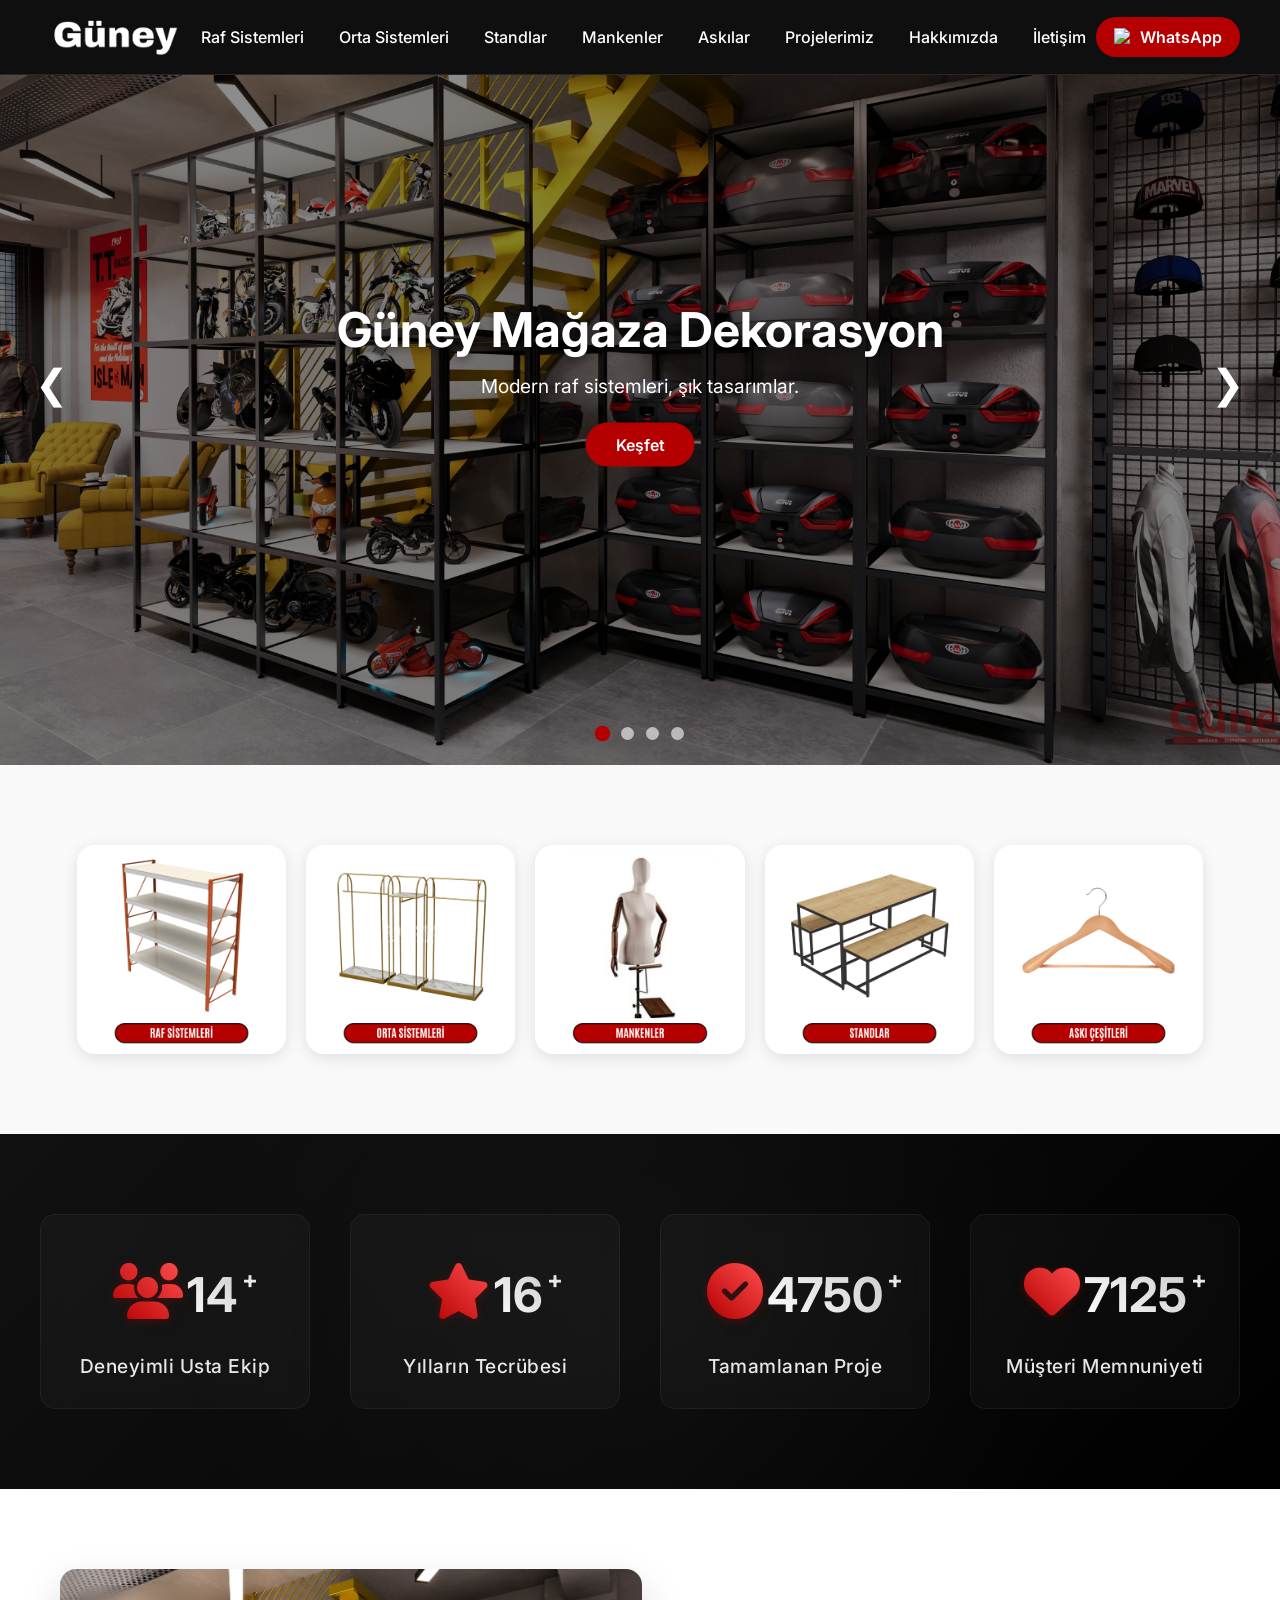
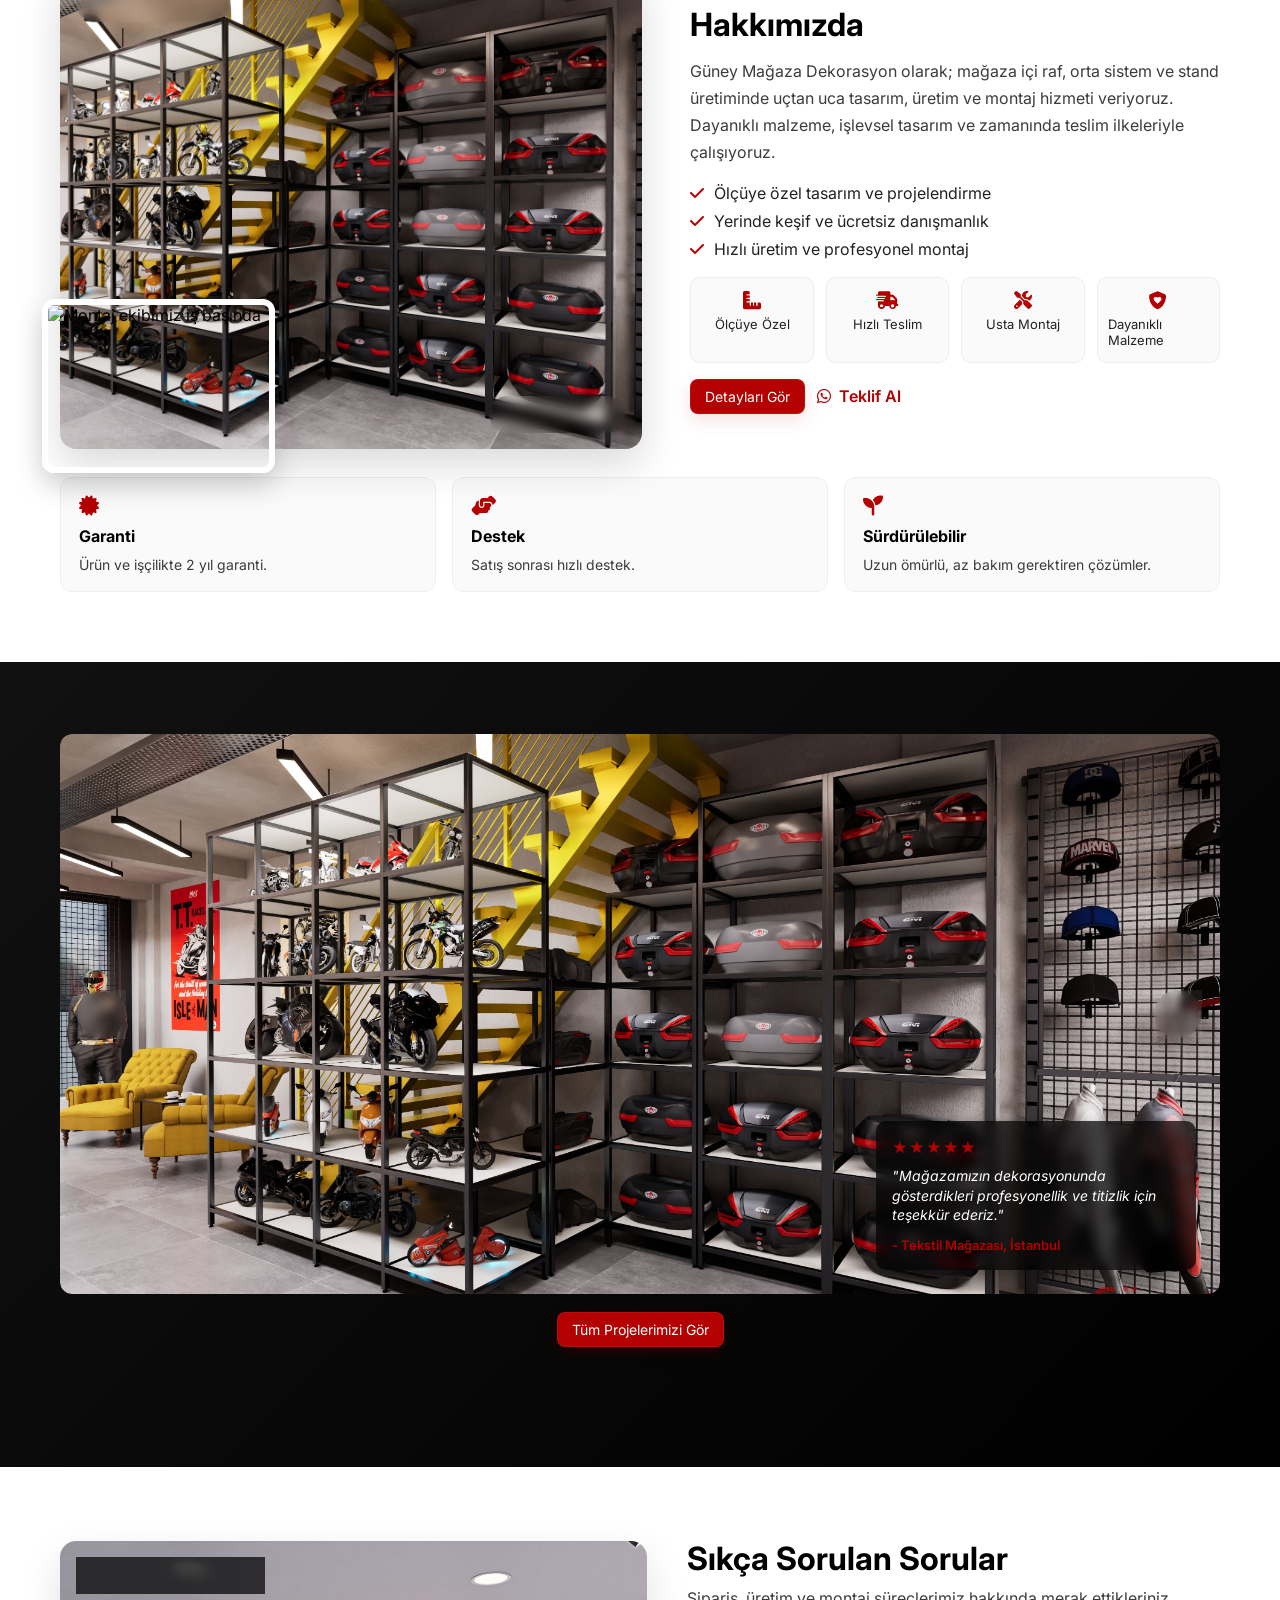
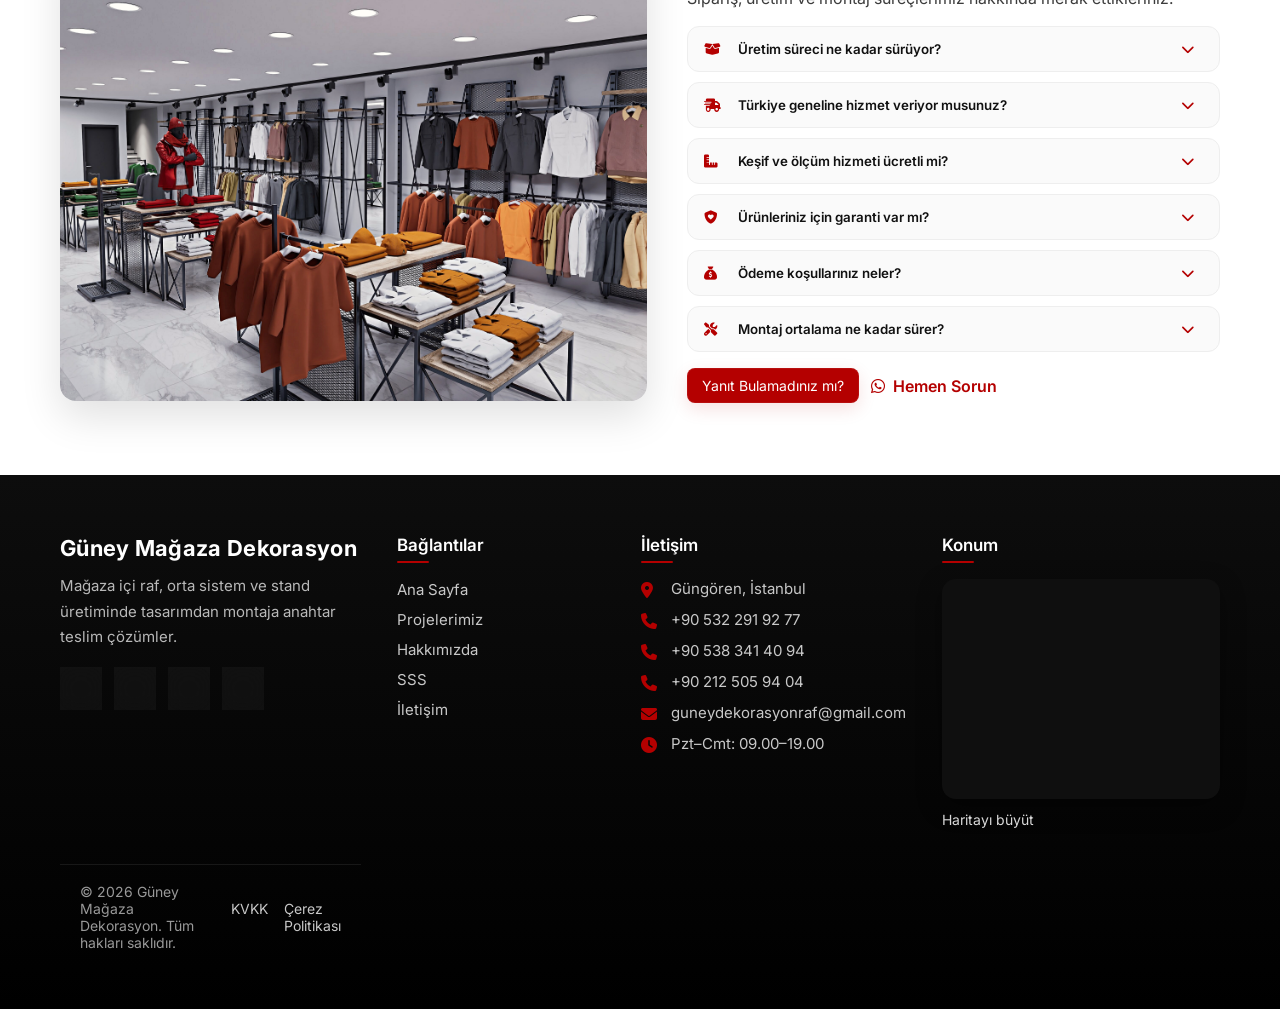
==== commit d0c160cd: "butonlar ve linkler güncellendi" ====
--- a/index.html
+++ b/index.html
@@ -110,7 +110,7 @@
           <div class="content">
             <h2>Güney Mağaza Dekorasyon</h2>
             <p>Modern raf sistemleri, şık tasarımlar.</p>
-            <a href="#katagoriler" class="btn">Keşfet</a>
+            <a href="rafsistemleri.html" class="btn">Keşfet</a>
           </div>
         </div>
 
@@ -119,7 +119,7 @@
           <div class="content">
             <h2>Mağazanı Baştan Yarat</h2>
             <p>Manken, askı ve raf çözümlerinde profesyonellik.</p>
-            <a href="#hizmetler" class="btn">Detaylar</a>
+            <a href="projeler.html" class="btn">Detaylar</a>
           </div>
         </div>
 
@@ -128,7 +128,7 @@
           <div class="content">
             <h2>Estetik ve Dayanıklılık</h2>
             <p>Her mağaza için özel dekorasyon çözümleri.</p>
-            <a href="#iletisim" class="btn">İletişime Geç</a>
+            <a href="iletişim.html" class="btn">İletişime Geç</a>
           </div>
         </div>
 
@@ -436,7 +436,7 @@
       </div>
 
       <div class="faq-cta">
-        <a href="iletisim.html" class="btn-small">Yanıt Bulamadınız mı?</a>
+        <a href="iletişim.html" class="btn-small">Yanıt Bulamadınız mı?</a>
         <a href="https://wa.me/905322919277" class="btn-link" target="_blank">
           <i class="fab fa-whatsapp"></i> Hemen Sorun
         </a>
